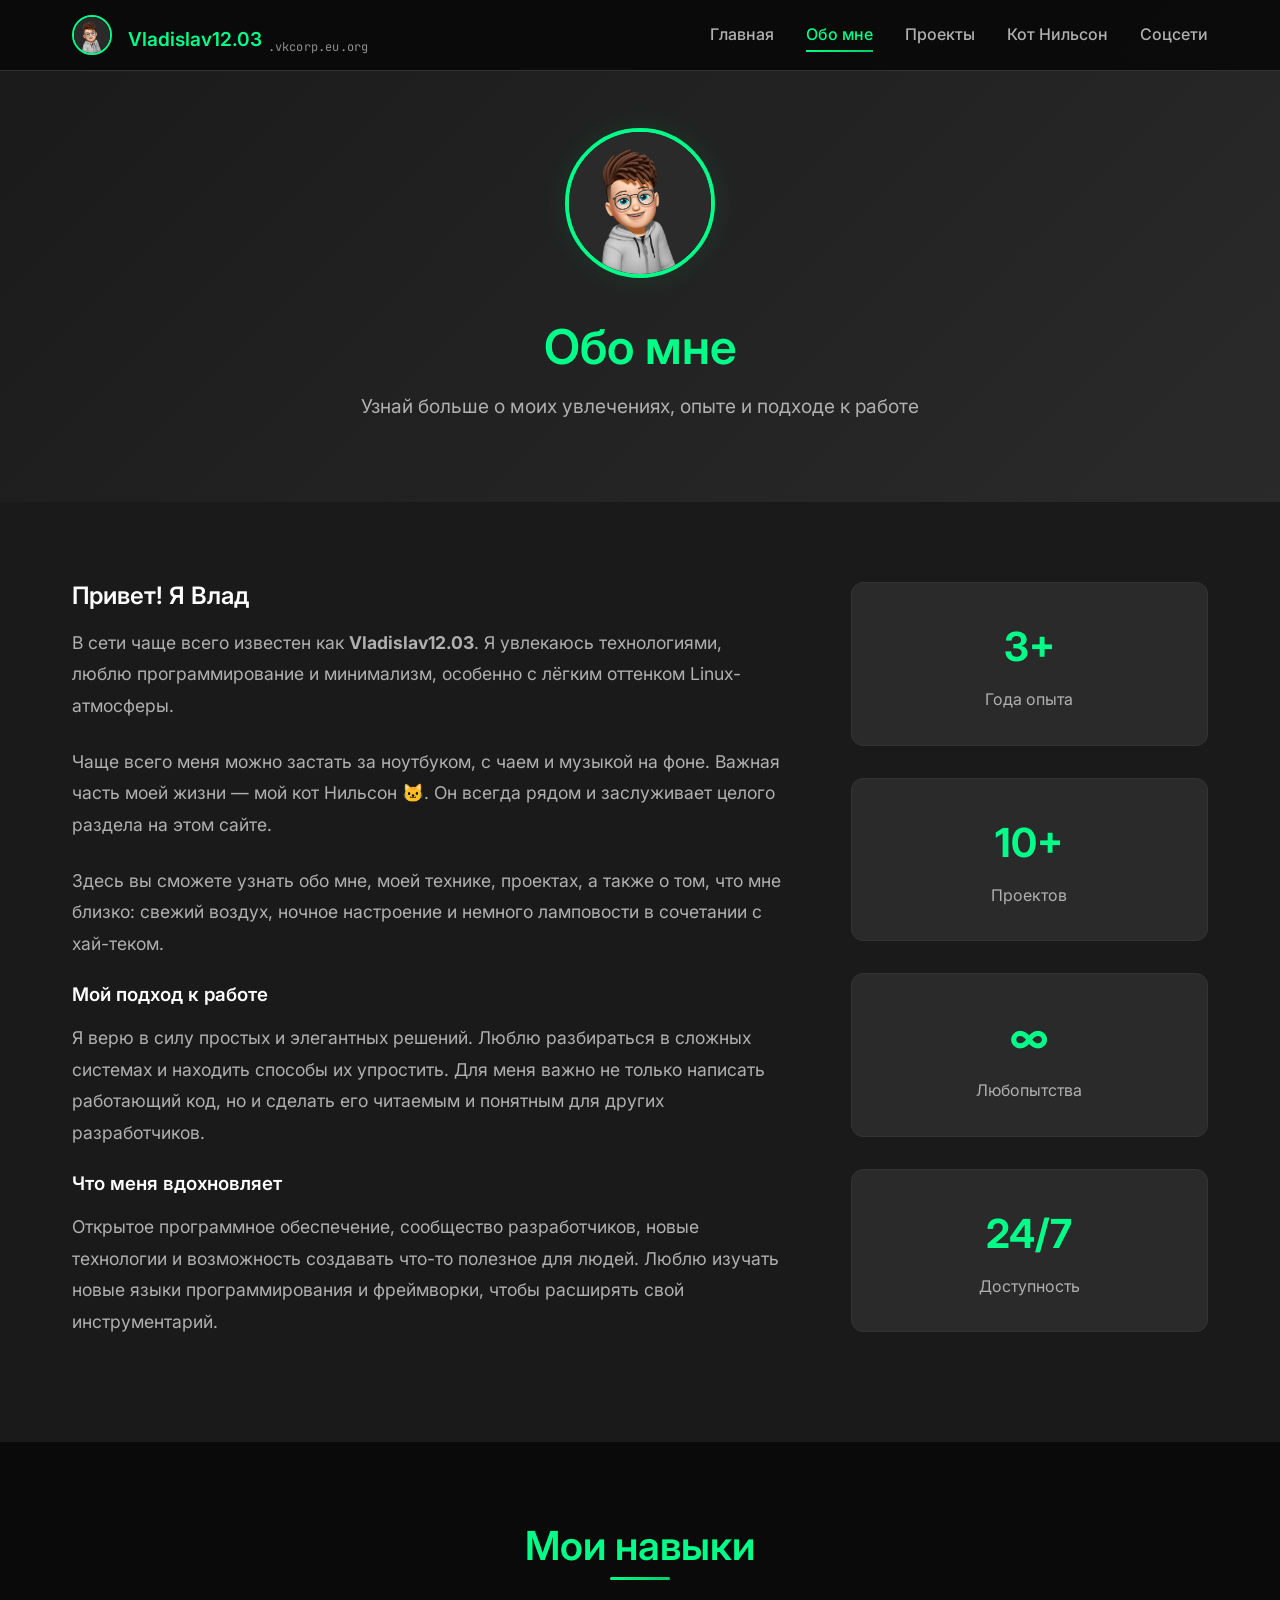
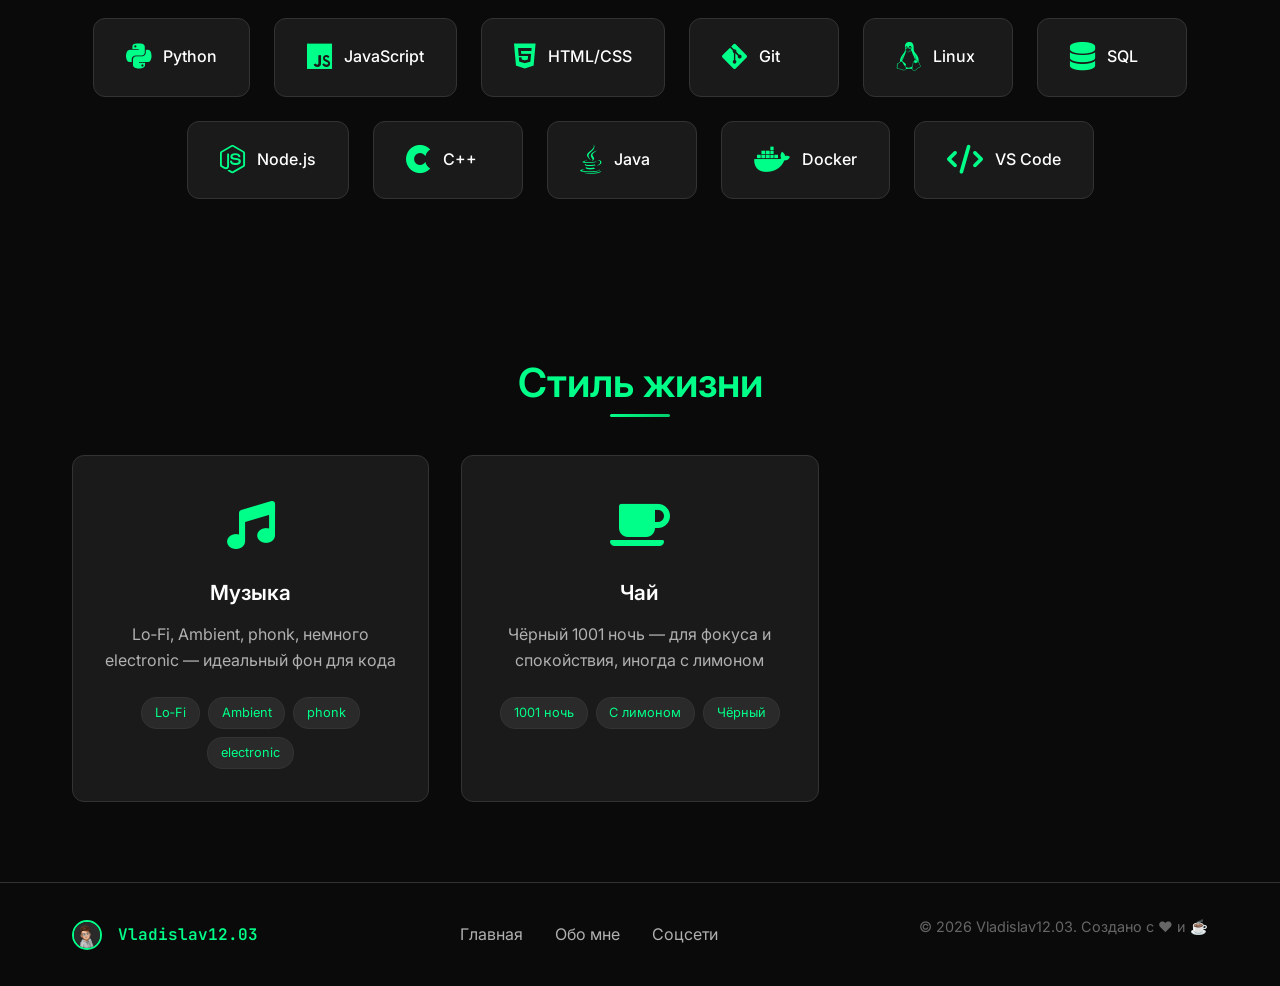
==== about/index.html @ a1386e0a "clean structure and remove duplicate html pages" ====
<!DOCTYPE html>
<html lang="ru">
<head>
    <meta charset="UTF-8">
    <meta name="viewport" content="width=device-width, initial-scale=1.0">
    <title>Обо мне - Vladislav12.03</title>
    <link rel="stylesheet" href="../styles.css">
    <link href="https://fonts.googleapis.com/css2?family=JetBrains+Mono:wght@300;400;600&family=Inter:wght@300;400;500;600&display=swap" rel="stylesheet">
    <link rel="stylesheet" href="https://cdnjs.cloudflare.com/ajax/libs/font-awesome/6.0.0/css/all.min.css">
</head>
<body>
    <!-- Навигация -->
    <nav class="navbar">
        <div class="nav-container">
            <div class="nav-logo">
                <img src="../image/IMG_7332.jpeg" alt="Vladislav12.03" class="avatar">
                <span class="logo-stack"><span class="logo-text">Vladislav12.03</span><span class="logo-sub">.vkcorp.eu.org</span></span>
            </div>
            <ul class="nav-menu">
                <li><a href="../" class="nav-link">Главная</a></li>
                <li><a href="../about" class="nav-link active">Обо мне</a></li>
                <li class="is-hidden-tab"><a href="../tech" class="nav-link">Техника</a></li>
                <li><a href="../projects" class="nav-link">Проекты</a></li>
                <li><a href="../cat" class="nav-link">Кот Нильсон</a></li>
                <li class="is-hidden-tab"><a href="../lifestyle" class="nav-link">Стиль жизни</a></li>
                <li><a href="../socials" class="nav-link">Соцсети</a></li>
            </ul>
            <div class="hamburger">
                <span class="bar"></span>
                <span class="bar"></span>
                <span class="bar"></span>
            </div>
        </div>
    </nav>

    <!-- Заголовок страницы -->
    <section class="page-header">
        <div class="container">
            <div class="header-content">
                <div class="header-avatar">
                    <img src="../image/IMG_7332.jpeg" alt="Vladislav12.03" class="page-avatar">
                </div>
                <div class="header-text">
                    <h1 class="page-title">Обо мне</h1>
                    <p class="page-subtitle">Узнай больше о моих увлечениях, опыте и подходе к работе</p>
                </div>
            </div>
        </div>
    </section>

    <!-- Основной контент -->
    <section class="about-main">
        <div class="container">
            <div class="about-content">
                <div class="about-text">
                    <h2>Привет! Я Влад</h2>
                    <p class="about-description">
                        В сети чаще всего известен как <strong>Vladislav12.03</strong>. 
                        Я увлекаюсь технологиями, люблю программирование и минимализм, особенно с лёгким 
                        оттенком Linux-атмосферы.
                    </p>
                    <p class="about-description">
                        Чаще всего меня можно застать за ноутбуком, с чаем и музыкой на фоне. 
                        Важная часть моей жизни — мой кот Нильсон 🐱. Он всегда рядом и заслуживает 
                        целого раздела на этом сайте.
                    </p>
                    <p class="about-description">
                        Здесь вы сможете узнать обо мне, моей технике, проектах, а также о том, 
                        что мне близко: свежий воздух, ночное настроение и немного ламповости 
                        в сочетании с хай-теком.
                    </p>
                    
                    <h3>Мой подход к работе</h3>
                    <p class="about-description">
                        Я верю в силу простых и элегантных решений. Люблю разбираться в сложных системах 
                        и находить способы их упростить. Для меня важно не только написать работающий код, 
                        но и сделать его читаемым и понятным для других разработчиков.
                    </p>
                    
                    <h3>Что меня вдохновляет</h3>
                    <p class="about-description">
                        Открытое программное обеспечение, сообщество разработчиков, новые технологии 
                        и возможность создавать что-то полезное для людей. Люблю изучать новые языки 
                        программирования и фреймворки, чтобы расширять свой инструментарий.
                    </p>
                </div>
                <div class="about-stats">
                    <div class="stat-item">
                        <div class="stat-number">3+</div>
                        <div class="stat-label">Года опыта</div>
                    </div>
                    <div class="stat-item">
                        <div class="stat-number">10+</div>
                        <div class="stat-label">Проектов</div>
                    </div>
                    <div class="stat-item">
                        <div class="stat-number">∞</div>
                        <div class="stat-label">Любопытства</div>
                    </div>
                    <div class="stat-item">
                        <div class="stat-number">24/7</div>
                        <div class="stat-label">Доступность</div>
                    </div>
                </div>
            </div>
        </div>
    </section>

    <!-- Навыки -->
    <section class="skills">
        <div class="container">
            <h2 class="section-title">Мои навыки</h2>
            <div class="skills-tags">
                <div class="skill-tag-card">
                    <i class="fab fa-python"></i>
                    <span>Python</span>
                </div>
                <div class="skill-tag-card">
                    <i class="fab fa-js"></i>
                    <span>JavaScript</span>
                </div>
                <div class="skill-tag-card">
                    <i class="fab fa-html5"></i>
                    <span>HTML/CSS</span>
                </div>
                <div class="skill-tag-card">
                    <i class="fab fa-git-alt"></i>
                    <span>Git</span>
                </div>
                <div class="skill-tag-card">
                    <i class="fab fa-linux"></i>
                    <span>Linux</span>
                </div>
                <div class="skill-tag-card">
                    <i class="fas fa-database"></i>
                    <span>SQL</span>
                </div>
                <div class="skill-tag-card">
                    <i class="fab fa-node-js"></i>
                    <span>Node.js</span>
                </div>
                <div class="skill-tag-card">
                    <i class="fab fa-cuttlefish"></i>
                    <span>C++</span>
                </div>
                <div class="skill-tag-card">
                    <i class="fab fa-java"></i>
                    <span>Java</span>
                </div>
                <div class="skill-tag-card">
                    <i class="fab fa-docker"></i>
                    <span>Docker</span>
                </div>
                <div class="skill-tag-card">
                    <i class="fas fa-code"></i>
                    <span>VS Code</span>
                </div>
            </div>
        </div>
    </section>

    <!-- Стиль жизни -->
    <section class="lifestyle">
        <div class="container">
            <h2 class="section-title">Стиль жизни</h2>
            <div class="lifestyle-grid">
                <div class="lifestyle-item">
                    <div class="lifestyle-icon"><i class="fas fa-music"></i></div>
                    <h3 class="lifestyle-title">Музыка</h3>
                    <p class="lifestyle-description">Lo‑Fi, Ambient, phonk, немного electronic — идеальный фон для кода</p>
                    <div class="music-tags">
                        <span class="music-tag">Lo‑Fi</span>
                        <span class="music-tag">Ambient</span>
                        <span class="music-tag">phonk</span>
                        <span class="music-tag">electronic</span>
                    </div>
                </div>
                <div class="lifestyle-item">
                    <div class="lifestyle-icon"><i class="fas fa-coffee"></i></div>
                    <h3 class="lifestyle-title">Чай</h3>
                    <p class="lifestyle-description">Чёрный 1001 ночь — для фокуса и спокойствия, иногда с лимоном</p>
                    <div class="tea-types">
                        <span class="tea-tag">1001 ночь</span>
                        <span class="tea-tag">С лимоном</span>
                        <span class="tea-tag">Чёрный</span>
                    </div>
                </div>
                <div class="lifestyle-item">
                    <div class="lifestyle-icon"><i class="fas fa-moon"></i></div>
                    <h3 class="lifestyle-title">Ночное настроение</h3>
                    <p class="lifestyle-description">Ночью тише, чище воздух и лучше идут идеи</p>
                    <div class="night-activities">
                        <span class="activity-tag">Кодинг</span>
                        <span class="activity-tag">Чтение</span>
                        <span class="activity-tag">Музыка</span>
                    </div>
                </div>
            </div>
        </div>
    </section>

    <!-- Подвал -->
    <footer class="footer">
        <div class="container">
            <div class="footer-content">
                <div class="footer-logo">
                    <img src="../image/IMG_7332.jpeg" alt="Vladislav12.03" class="footer-avatar">
                    <span class="footer-text">Vladislav12.03</span>
                </div>
                <div class="footer-links">
                    <a href="../">Главная</a>
                    <a href="../about">Обо мне</a>
                    <a href="../socials">Соцсети</a>
                </div>
                <div class="footer-copyright">
                    <p>&copy; 2026 Vladislav12.03. Создано с ❤️ и ☕</p>
                </div>
            </div>
        </div>
    </footer>

    <script src="../script.js"></script>
</body>
</html>
---- styles.css ----
/* Сброс стилей и базовые настройки */
* {
    margin: 0;
    padding: 0;
    box-sizing: border-box;
}

:root {
    --primary-color: #00ff88;
    --secondary-color: #00cc6a;
    --accent-color: #ff6b6b;
    --bg-primary: #0a0a0a;
    --bg-secondary: #1a1a1a;
    --bg-tertiary: #2a2a2a;
    --text-primary: #ffffff;
    --text-secondary: #b0b0b0;
    --text-muted: #666666;
    --border-color: #333333;
    --shadow-color: rgba(0, 255, 136, 0.1);
    --gradient-primary: linear-gradient(135deg, #00ff88 0%, #00cc6a 100%);
    --gradient-secondary: linear-gradient(135deg, #1a1a1a 0%, #2a2a2a 100%);
}

html {
    scroll-behavior: smooth;
}

body {
    font-family: 'Inter', -apple-system, BlinkMacSystemFont, 'Segoe UI', Roboto, sans-serif;
    background-color: var(--bg-primary);
    color: var(--text-primary);
    line-height: 1.6;
    overflow-x: hidden;
}

/* Изображения не выходят за пределы контейнеров */
img {
    max-width: 100%;
    height: auto;
}

/* Типографика */
h1, h2, h3, h4, h5, h6 {
    font-weight: 600;
    line-height: 1.2;
    margin-bottom: 1rem;
}

p {
    margin-bottom: 1rem;
}

a {
    color: var(--primary-color);
    text-decoration: none;
    transition: all 0.3s ease;
}

a:hover {
    color: var(--secondary-color);
}

/* Контейнеры */
.container {
    max-width: 1200px;
    margin: 0 auto;
    padding: 0 2rem;
}

/* Навигация */
.navbar {
    position: fixed;
    top: 0;
    width: 100%;
    background: rgba(10, 10, 10, 0.95);
    backdrop-filter: blur(20px);
    border-bottom: 1px solid var(--border-color);
    z-index: 1000;
    transition: all 0.3s ease;
}

.nav-container {
    max-width: 1200px;
    margin: 0 auto;
    padding: 0 2rem;
    display: flex;
    justify-content: space-between;
    align-items: center;
    height: 70px;
    position: relative;
}

.nav-actions { display: flex; align-items: center; gap: 1rem; }
.nav-actions .contact-trigger { padding: 0.5rem 0.9rem; font-size: 0.95rem; }

.nav-logo {
    display: flex;
    align-items: flex-end;
    gap: 1rem;
}

.logo-stack { display: flex; align-items: flex-end; }
.logo-stack .logo-sub { margin-left: 0.35rem; position: relative; top: 2px; }

.avatar {
    width: 40px;
    height: 40px;
    border-radius: 50%;
    border: 2px solid var(--primary-color);
    transition: all 0.3s ease;
    object-fit: cover;
}

.avatar:hover {
    transform: scale(1.1);
    box-shadow: 0 0 20px var(--shadow-color);
}

.logo-text {
    font-family: 'Inter', -apple-system, BlinkMacSystemFont, 'Segoe UI', Roboto, sans-serif;
    font-weight: 600;
    font-size: 1.2rem;
    color: var(--primary-color);
}

.logo-sub {
    font-family: 'JetBrains Mono', monospace;
    font-size: 0.75rem;
    color: var(--text-secondary);
    margin-left: 0.25rem;
    letter-spacing: 0.2px;
    opacity: 0.8;
    vertical-align: baseline;
    white-space: nowrap;
}

.nav-menu {
    display: flex;
    list-style: none;
    gap: 2rem;
}

.is-hidden-tab {
    display: none !important;
}

.nav-link {
    color: var(--text-secondary);
    font-weight: 500;
    position: relative;
    padding: 0.5rem 0;
    transition: all 0.3s ease;
}

.nav-link:hover,
.nav-link.active {
    color: var(--primary-color);
}

.nav-link::after {
    content: '';
    position: absolute;
    bottom: 0;
    left: 0;
    width: 0;
    height: 2px;
    background: var(--gradient-primary);
    transition: width 0.3s ease;
}

.nav-link:hover::after,
.nav-link.active::after {
    width: 100%;
}

.hamburger {
    display: none;
    flex-direction: column;
    cursor: pointer;
}

.bar {
    width: 25px;
    height: 3px;
    background: var(--primary-color);
    margin: 3px 0;
    transition: 0.3s;
}


/* Главная секция */
.hero {
    min-height: 100vh;
    display: flex;
    align-items: center;
    padding-top: 70px;
    background: var(--gradient-secondary);
    position: relative;
    overflow: hidden;
}

.hero::before {
    content: '';
    position: absolute;
    top: 0;
    left: 0;
    right: 0;
    bottom: 0;
    background: url('data:image/svg+xml,<svg xmlns="http://www.w3.org/2000/svg" viewBox="0 0 100 100"><defs><pattern id="grid" width="10" height="10" patternUnits="userSpaceOnUse"><path d="M 10 0 L 0 0 0 10" fill="none" stroke="%23333" stroke-width="0.5"/></pattern></defs><rect width="100" height="100" fill="url(%23grid)"/></svg>');
    opacity: 0.1;
}

.hero-container {
    display: grid;
    grid-template-columns: 1fr 1fr;
    gap: 4rem;
    align-items: center;
    max-width: 1200px;
    margin: 0 auto;
    padding: 0 2rem;
    position: relative;
    z-index: 1;
}

.hero-content {
    animation: fadeInLeft 1s ease-out;
}

.hero-avatar {
    margin-bottom: 2rem;
}

.main-avatar {
    width: 200px;
    height: 200px;
    border-radius: 50%;
    border: 4px solid var(--primary-color);
    box-shadow: 0 0 30px var(--shadow-color);
    transition: all 0.3s ease;
    object-fit: cover;
}

.main-avatar:hover {
    transform: scale(1.05);
    box-shadow: 0 0 40px var(--shadow-color);
}

.hero-title {
    font-size: 3.5rem;
    margin-bottom: 1rem;
    display: flex;
    flex-direction: column;
}

.greeting {
    color: var(--text-secondary);
    font-size: 2rem;
    font-weight: 300;
}

.name {
    color: var(--primary-color);
    font-size: 3.5rem;
    font-weight: 600;
}

.alias {
    color: var(--text-secondary);
    font-family: 'JetBrains Mono', monospace;
    font-size: 1.5rem;
    font-weight: 400;
}

.hero-subtitle {
    font-size: 1.2rem;
    color: var(--text-secondary);
    margin-bottom: 2rem;
}

.hero-tags {
    display: flex;
    flex-wrap: wrap;
    gap: 1rem;
    margin-bottom: 2rem;
}

.tag {
    background: var(--bg-tertiary);
    color: var(--primary-color);
    padding: 0.5rem 1rem;
    border-radius: 25px;
    font-size: 0.9rem;
    font-weight: 500;
    border: 1px solid var(--border-color);
    transition: all 0.3s ease;
}

.tag:hover {
    background: var(--primary-color);
    color: var(--bg-primary);
    transform: translateY(-2px);
}

.hero-cta {
    display: flex;
    gap: 1rem;
}

.btn {
    padding: 1rem 2rem;
    border-radius: 8px;
    font-weight: 600;
    text-align: center;
    transition: all 0.3s ease;
    border: none;
    cursor: pointer;
    font-size: 1rem;
    min-height: 48px; /* комфортные тапы */
}

.btn-primary {
    background: var(--gradient-primary);
    color: var(--bg-primary);
}

.btn-primary:hover {
    transform: translateY(-2px);
    box-shadow: 0 10px 25px var(--shadow-color);
}

.btn-secondary {
    background: transparent;
    color: var(--primary-color);
    border: 2px solid var(--primary-color);
}

.btn-secondary:hover {
    background: var(--primary-color);
    color: var(--bg-primary);
    transform: translateY(-2px);
}

/* Терминал */
.hero-visual {
    animation: fadeInRight 1s ease-out;
}

.terminal-window {
    background: var(--bg-primary);
    border-radius: 12px;
    border: 1px solid var(--border-color);
    box-shadow: 0 20px 40px rgba(0, 0, 0, 0.5);
    overflow: hidden;
    font-family: 'JetBrains Mono', monospace;
}

.terminal-header {
    background: var(--bg-secondary);
    padding: 1rem;
    display: flex;
    gap: 0.5rem;
    border-bottom: 1px solid var(--border-color);
}

.terminal-btn {
    width: 12px;
    height: 12px;
    border-radius: 50%;
}

.terminal-btn.red { background: #ff5f56; }
.terminal-btn.yellow { background: #ffbd2e; }
.terminal-btn.green { background: #27ca3f; }

.terminal-content {
    padding: 1.5rem;
    font-size: 0.9rem;
}

.terminal-line {
    margin-bottom: 0.5rem;
    display: flex;
    align-items: center;
}

.prompt {
    color: var(--primary-color);
    margin-right: 0.5rem;
    font-weight: 600;
}

.command {
    color: var(--text-primary);
}

.output {
    color: var(--text-secondary);
    margin-left: 1.5rem;
}

/* Секции */
section {
    padding: 5rem 0;
}

/* Программное обеспечение - уменьшенный отступ снизу */
.software {
    padding: 5rem 0 2rem 0;
}

.software-grid {
    display: grid;
    grid-template-columns: 1fr;
    gap: 2rem;
}

.software-category h3 {
    color: var(--primary-color);
    margin-bottom: 2rem;
    font-size: 1.5rem;
    text-align: center;
}

.software-items {
    display: grid;
    grid-template-columns: repeat(auto-fit, minmax(300px, 1fr));
    gap: 1.5rem;
}

.software-item {
    background: var(--bg-secondary);
    padding: 2.5rem;
    border-radius: 12px;
    border: 1px solid var(--border-color);
    display: flex;
    align-items: center;
    gap: 1.5rem;
    transition: all 0.3s ease;
}

.software-item:hover {
    transform: translateY(-5px);
    box-shadow: 0 15px 30px var(--shadow-color);
    border-color: var(--primary-color);
}

.software-icon {
    font-size: 2.5rem;
    color: var(--primary-color);
    flex-shrink: 0;
}

.software-info h4 {
    color: var(--text-primary);
    margin-bottom: 0.5rem;
    font-size: 1.2rem;
}

.software-info p {
    color: var(--text-secondary);
    margin: 0;
    line-height: 1.5;
}

.section-title {
    font-size: 2.5rem;
    text-align: center;
    margin-bottom: 3rem;
    color: var(--primary-color);
    position: relative;
}

.section-title::after {
    content: '';
    position: absolute;
    bottom: -10px;
    left: 50%;
    transform: translateX(-50%);
    width: 60px;
    height: 3px;
    background: var(--gradient-primary);
    border-radius: 2px;
}

/* Быстрый обзор */
.quick-info {
    background: var(--bg-secondary);
}

.quick-grid {
    display: grid;
    grid-template-columns: repeat(auto-fit, minmax(350px, 1fr));
    gap: 2rem;
}

.quick-item {
    background: var(--bg-tertiary);
    padding: 2.5rem;
    border-radius: 16px;
    border: 1px solid var(--border-color);
    text-align: center;
    transition: all 0.3s ease;
    position: relative;
    overflow: hidden;
}

.quick-item::before {
    content: '';
    position: absolute;
    top: 0;
    left: 0;
    right: 0;
    height: 3px;
    background: var(--gradient-primary);
    transform: scaleX(0);
    transition: transform 0.3s ease;
}

.quick-item:hover::before {
    transform: scaleX(1);
}

.quick-item:hover {
    transform: translateY(-10px);
    box-shadow: 0 20px 40px var(--shadow-color);
    border-color: var(--primary-color);
}

.quick-icon {
    font-size: 3rem;
    color: var(--primary-color);
    margin-bottom: 1.5rem;
    transition: all 0.3s ease;
}

.quick-item:hover .quick-icon {
    transform: scale(1.1);
}

.quick-item h3 {
    font-size: 1.5rem;
    margin-bottom: 1rem;
    color: var(--text-primary);
}

.quick-item p {
    color: var(--text-secondary);
    margin-bottom: 1.5rem;
    line-height: 1.6;
}

.quick-link {
    color: var(--primary-color);
    font-weight: 600;
    font-size: 1rem;
    display: inline-flex;
    align-items: center;
    gap: 0.5rem;
    transition: all 0.3s ease;
}

.quick-link:hover {
    color: var(--secondary-color);
    transform: translateX(5px);
}

/* Заголовок страницы */
.page-header {
    padding: 8rem 0 4rem;
    background: var(--gradient-secondary);
    text-align: center;
}

.header-content {
    display: flex;
    flex-direction: column;
    align-items: center;
    gap: 2rem;
}

.page-avatar {
    width: 150px;
    height: 150px;
    border-radius: 50%;
    border: 4px solid var(--primary-color);
    box-shadow: 0 0 30px var(--shadow-color);
    object-fit: cover;
}

.page-title {
    font-size: 3rem;
    color: var(--primary-color);
    margin-bottom: 1rem;
}

.page-subtitle {
    font-size: 1.2rem;
    color: var(--text-secondary);
    max-width: 600px;
}

/* Обо мне */
.about-main {
    background: var(--bg-secondary);
}

.about-content {
    display: grid;
    grid-template-columns: 2fr 1fr;
    gap: 4rem;
    align-items: start;
}

.about-description {
    font-size: 1.1rem;
    color: var(--text-secondary);
    margin-bottom: 1.5rem;
    line-height: 1.8;
}

.about-stats {
    display: flex;
    flex-direction: column;
    gap: 2rem;
}

.stat-item {
    text-align: center;
    padding: 2rem;
    background: var(--bg-tertiary);
    border-radius: 12px;
    border: 1px solid var(--border-color);
    transition: all 0.3s ease;
}

.stat-item:hover {
    transform: translateY(-5px);
    box-shadow: 0 10px 25px var(--shadow-color);
}

.stat-number {
    font-size: 2.5rem;
    font-weight: 700;
    color: var(--primary-color);
    margin-bottom: 0.5rem;
}

.stat-label {
    color: var(--text-secondary);
    font-size: 1rem;
}

/* Навыки */
.skills {
    background: var(--bg-primary);
}

.skills-tags {
    display: flex;
    flex-wrap: wrap;
    gap: 1.5rem;
    justify-content: center;
}

.skill-tag-card {
    background: var(--bg-secondary);
    padding: 1.5rem 2rem;
    border-radius: 12px;
    border: 1px solid var(--border-color);
    display: flex;
    align-items: center;
    gap: 0.75rem;
    transition: all 0.3s ease;
    min-width: 150px;
}

.skill-tag-card:hover {
    transform: translateY(-5px);
    border-color: var(--primary-color);
    box-shadow: 0 15px 30px var(--shadow-color);
}

.skill-tag-card i {
    font-size: 1.8rem;
    color: var(--primary-color);
}

.skill-tag-card span {
    color: var(--text-primary);
    font-weight: 500;
    font-size: 1rem;
}

/* Опыт */
.experience {
    background: var(--bg-secondary);
}

.timeline {
    position: relative;
    max-width: 800px;
    margin: 0 auto;
}

.timeline::before {
    content: '';
    position: absolute;
    left: 50%;
    top: 0;
    bottom: 0;
    width: 2px;
    background: var(--primary-color);
    transform: translateX(-50%);
}

.timeline-item {
    position: relative;
    margin-bottom: 3rem;
}

.timeline-marker {
    position: absolute;
    left: 50%;
    top: 0;
    width: 20px;
    height: 20px;
    background: var(--primary-color);
    border-radius: 50%;
    transform: translateX(-50%);
    z-index: 2;
}

.timeline-content {
    position: relative;
    width: 45%;
    padding: 2rem;
    background: var(--bg-tertiary);
    border-radius: 12px;
    border: 1px solid var(--border-color);
}

.timeline-item:nth-child(odd) .timeline-content {
    left: 0;
}

.timeline-item:nth-child(even) .timeline-content {
    left: 55%;
}

.timeline-content h3 {
    color: var(--primary-color);
    margin-bottom: 0.5rem;
}

.timeline-company {
    color: var(--text-secondary);
    font-weight: 500;
    margin-bottom: 0.5rem;
}

.timeline-period {
    color: var(--text-muted);
    font-size: 0.9rem;
    margin-bottom: 1rem;
}

.timeline-description {
    color: var(--text-secondary);
    line-height: 1.6;
}

/* Образование */
.education {
    background: var(--bg-primary);
}

.education-grid {
    display: grid;
    grid-template-columns: repeat(auto-fit, minmax(400px, 1fr));
    gap: 2rem;
}

.education-item {
    background: var(--bg-secondary);
    padding: 2.5rem;
    border-radius: 16px;
    border: 1px solid var(--border-color);
    text-align: center;
    transition: all 0.3s ease;
}

.education-item:hover {
    transform: translateY(-5px);
    box-shadow: 0 15px 30px var(--shadow-color);
    border-color: var(--primary-color);
}

.education-icon {
    font-size: 3rem;
    color: var(--primary-color);
    margin-bottom: 1.5rem;
}

.education-item h3 {
    color: var(--text-primary);
    margin-bottom: 1rem;
}

.education-field {
    color: var(--primary-color);
    font-weight: 500;
    margin-bottom: 0.5rem;
}

.education-period {
    color: var(--text-muted);
    font-size: 0.9rem;
    margin-bottom: 1rem;
}

.education-description {
    color: var(--text-secondary);
    line-height: 1.6;
}

/* Техника */
.tech-grid {
    display: grid;
    grid-template-columns: repeat(auto-fit, minmax(250px, 1fr));
    gap: 2rem;
}

.tech-item {
    background: var(--bg-secondary);
    padding: 2.5rem;
    border-radius: 12px;
    border: 1px solid var(--border-color);
    text-align: center;
    transition: all 0.3s ease;
}

.tech-item:hover {
    transform: translateY(-5px);
    box-shadow: 0 15px 30px var(--shadow-color);
    border-color: var(--primary-color);
}

.tech-icon {
    font-size: 3rem;
    color: var(--primary-color);
    margin-bottom: 1rem;
}

.tech-title {
    font-size: 1.3rem;
    margin-bottom: 1rem;
    color: var(--text-primary);
}

.tech-description {
    color: var(--text-secondary);
    margin-bottom: 1.5rem;
}

.tech-specs {
    display: flex;
    flex-wrap: wrap;
    gap: 0.5rem;
    justify-content: center;
}

.spec {
    background: var(--bg-tertiary);
    color: var(--primary-color);
    padding: 0.3rem 0.8rem;
    border-radius: 15px;
    font-size: 0.8rem;
    border: 1px solid var(--border-color);
}

/* Проекты */
.projects {
    background: var(--bg-secondary);
}

.projects-grid {
    display: grid;
    grid-template-columns: repeat(auto-fit, minmax(350px, 1fr));
    gap: 2rem;
}

.project-item {
    background: var(--bg-primary);
    border-radius: 12px;
    border: 1px solid var(--border-color);
    transition: all 0.3s ease;
}

.project-item:hover {
    transform: translateY(-5px);
    box-shadow: 0 15px 30px var(--shadow-color);
    border-color: var(--primary-color);
}

.project-image {
    padding: 1rem;
}

.project-image img {
    width: 100%;
    height: 200px;
    object-fit: cover;
    border-radius: 8px;
}

.project-content {
    padding: 1.5rem;
}

.project-title {
    font-size: 1.3rem;
    margin-bottom: 1rem;
    color: var(--text-primary);
}

.project-description {
    color: var(--text-secondary);
    margin-bottom: 1.5rem;
    line-height: 1.6;
}

.project-tech {
    display: flex;
    flex-wrap: wrap;
    gap: 0.5rem;
    margin-bottom: 1.5rem;
}

.tech-tag {
    background: var(--bg-tertiary);
    color: var(--primary-color);
    padding: 0.3rem 0.8rem;
    border-radius: 15px;
    font-size: 0.8rem;
    border: 1px solid var(--border-color);
}

.project-links {
    display: flex;
    gap: 1rem;
}

.project-link {
    color: var(--primary-color);
    font-size: 0.9rem;
    display: flex;
    align-items: center;
    gap: 0.5rem;
}

.project-link:hover {
    color: var(--secondary-color);
}

/* Статус проекта */
.project-status {
    margin-top: 1rem;
}

.status {
    display: inline-block;
    padding: 0.4rem 0.9rem;
    border-radius: 20px;
    font-size: 0.85rem;
    font-weight: 600;
}

.status.completed {
    background: rgba(0, 255, 136, 0.2);
    color: var(--primary-color);
    border: 1px solid var(--primary-color);
}

.status.in-progress {
    background: rgba(255, 217, 0, 0.2);
    color: #ffd900;
    border: 1px solid #ffd900;
}

/* Секции проектов */
.projects-main {
    background: var(--bg-secondary);
}

.learning-projects {
    background: var(--bg-primary);
}

.current-projects {
    background: var(--bg-primary);
}

.project-plans {
    background: var(--bg-primary);
}

/* Учебные проекты */
.learning-grid {
    display: grid;
    grid-template-columns: repeat(auto-fit, minmax(280px, 1fr));
    gap: 2rem;
}

.learning-item {
    background: var(--bg-secondary);
    padding: 2.5rem;
    border-radius: 16px;
    border: 1px solid var(--border-color);
    text-align: center;
    transition: all 0.3s ease;
    position: relative;
    overflow: hidden;
}

.learning-item::before {
    content: '';
    position: absolute;
    top: 0;
    left: 0;
    right: 0;
    height: 3px;
    background: var(--gradient-primary);
    transform: scaleX(0);
    transition: transform 0.3s ease;
}

.learning-item:hover::before {
    transform: scaleX(1);
}

.learning-item:hover {
    transform: translateY(-10px);
    box-shadow: 0 20px 40px var(--shadow-color);
    border-color: var(--primary-color);
}

.learning-icon {
    font-size: 3rem;
    color: var(--primary-color);
    margin-bottom: 1.5rem;
    transition: all 0.3s ease;
}

.learning-item:hover .learning-icon {
    transform: scale(1.1);
}

.learning-item h3 {
    font-size: 1.5rem;
    margin-bottom: 1rem;
    color: var(--text-primary);
}

.learning-item p {
    color: var(--text-secondary);
    margin-bottom: 1.5rem;
    line-height: 1.6;
}

.learning-tech {
    display: flex;
    flex-wrap: wrap;
    gap: 0.5rem;
    justify-content: center;
}

/* Текущие проекты */
.current-grid {
    display: grid;
    grid-template-columns: repeat(auto-fit, minmax(300px, 1fr));
    gap: 2rem;
}

.current-item {
    background: var(--bg-tertiary);
    padding: 2.5rem;
    border-radius: 16px;
    border: 1px solid var(--border-color);
    transition: all 0.3s ease;
}

.current-item:hover {
    transform: translateY(-5px);
    border-color: var(--primary-color);
    box-shadow: 0 15px 30px var(--shadow-color);
}

.current-icon {
    font-size: 3rem;
    color: var(--primary-color);
    margin-bottom: 1.5rem;
}

.current-item h3 {
    font-size: 1.5rem;
    margin-bottom: 1rem;
    color: var(--text-primary);
}

.current-item p {
    color: var(--text-secondary);
    margin-bottom: 1.5rem;
    line-height: 1.6;
}

.progress-bar {
    width: 100%;
    height: 8px;
    background: var(--bg-secondary);
    border-radius: 4px;
    overflow: hidden;
    margin-bottom: 0.5rem;
}

.progress-fill {
    height: 100%;
    background: var(--gradient-primary);
    border-radius: 4px;
    transition: width 1s ease;
}

.progress-text {
    color: var(--text-secondary);
    font-size: 0.9rem;
}

/* GitHub статистика */
.github-stats {
    background: var(--bg-primary);
}

.stats-grid {
    display: grid;
    grid-template-columns: repeat(auto-fit, minmax(200px, 1fr));
    gap: 2rem;
    margin-bottom: 3rem;
}

.stat-card {
    background: var(--bg-secondary);
    padding: 2.5rem;
    border-radius: 16px;
    border: 1px solid var(--border-color);
    text-align: center;
    transition: all 0.3s ease;
}

.stat-card:hover {
    transform: translateY(-10px);
    box-shadow: 0 20px 40px var(--shadow-color);
    border-color: var(--primary-color);
}

.stat-icon {
    font-size: 2.5rem;
    color: var(--primary-color);
    margin-bottom: 1rem;
}

.stat-number {
    font-size: 2.5rem;
    font-weight: 700;
    color: var(--primary-color);
    margin-bottom: 0.5rem;
}

.stat-label {
    color: var(--text-secondary);
    font-size: 1rem;
}

.github-cta {
    text-align: center;
}

/* Кот */
.cat-content {
    display: grid;
    grid-template-columns: 1fr 1fr;
    gap: 4rem;
    align-items: center;
}

.cat-photo {
    width: 100%;
    border-radius: 12px;
    border: 3px solid var(--primary-color);
    box-shadow: 0 10px 25px var(--shadow-color);
}

.cat-name {
    font-size: 2rem;
    color: var(--primary-color);
    margin-bottom: 1rem;
}

.cat-description {
    color: var(--text-secondary);
    font-size: 1.1rem;
    line-height: 1.8;
    margin-bottom: 2rem;
}

.cat-facts {
    display: flex;
    flex-direction: column;
    gap: 1rem;
}

.fact-item {
    display: flex;
    align-items: center;
    gap: 1rem;
}

.fact-icon {
    font-size: 1.5rem;
}

.fact-text {
    color: var(--text-secondary);
}

/* Стиль жизни */
.lifestyle-grid {
    display: grid;
    grid-template-columns: repeat(auto-fit, minmax(300px, 1fr));
    gap: 2rem;
}

.lifestyle-item {
    background: var(--bg-secondary);
    padding: 2rem;
    border-radius: 12px;
    border: 1px solid var(--border-color);
    text-align: center;
    transition: all 0.3s ease;
}

.lifestyle-item:hover {
    transform: translateY(-5px);
    box-shadow: 0 15px 30px var(--shadow-color);
    border-color: var(--primary-color);
}

.lifestyle-icon {
    font-size: 3rem;
    color: var(--primary-color);
    margin-bottom: 1rem;
}

.lifestyle-title {
    font-size: 1.3rem;
    margin-bottom: 1rem;
    color: var(--text-primary);
}

.lifestyle-description {
    color: var(--text-secondary);
    margin-bottom: 1.5rem;
}

.music-tags, .tea-types, .night-activities {
    display: flex;
    flex-wrap: wrap;
    gap: 0.5rem;
    justify-content: center;
}

.music-tag, .tea-tag, .activity-tag {
    background: var(--bg-tertiary);
    color: var(--primary-color);
    padding: 0.3rem 0.8rem;
    border-radius: 15px;
    font-size: 0.8rem;
    border: 1px solid var(--border-color);
}

/* Контакты */
.contact {
    background: var(--bg-secondary);
}

.contact-content {
    display: grid;
    grid-template-columns: 1fr 1fr;
    gap: 4rem;
}

.contact-info {
    display: flex;
    flex-direction: column;
    gap: 2rem;
}

.contact-item {
    display: flex;
    align-items: center;
    gap: 1.5rem;
    padding: 1.5rem;
    background: var(--bg-tertiary);
    border-radius: 12px;
    border: 1px solid var(--border-color);
    transition: all 0.3s ease;
}

.contact-item:hover {
    transform: translateX(5px);
    border-color: var(--primary-color);
}

.contact-icon {
    font-size: 2rem;
    color: var(--primary-color);
}

.contact-title {
    font-size: 1.2rem;
    margin-bottom: 0.5rem;
    color: var(--text-primary);
}

.contact-text {
    color: var(--text-secondary);
}

.social-title {
    font-size: 1.5rem;
    margin-bottom: 1.5rem;
    color: var(--text-primary);
}

.social-grid {
    display: grid;
    grid-template-columns: repeat(auto-fit, minmax(120px, 1fr));
    gap: 1rem;
}

.social-link {
    display: flex;
    flex-direction: column;
    align-items: center;
    gap: 0.5rem;
    padding: 1.5rem;
    background: var(--bg-tertiary);
    border-radius: 12px;
    border: 1px solid var(--border-color);
    transition: all 0.3s ease;
    color: var(--text-secondary);
}

.social-link:hover {
    color: var(--primary-color);
    transform: translateY(-5px);
    border-color: var(--primary-color);
    box-shadow: 0 10px 25px var(--shadow-color);
}

.social-link i {
    font-size: 2rem;
}

/* Подвал */
.footer {
    background: var(--bg-primary);
    border-top: 1px solid var(--border-color);
    padding: 2rem 0;
}

.footer-content {
    display: flex;
    justify-content: space-between;
    align-items: center;
    flex-wrap: wrap;
    gap: 2rem;
}

.footer-logo {
    display: flex;
    align-items: center;
    gap: 1rem;
}

.footer-avatar {
    width: 30px;
    height: 30px;
    border-radius: 50%;
    border: 2px solid var(--primary-color);
    object-fit: cover;
}

.footer-text {
    font-family: 'JetBrains Mono', monospace;
    font-weight: 600;
    color: var(--primary-color);
}

.footer-links {
    display: flex;
    gap: 2rem;
}

.footer-links a {
    color: var(--text-secondary);
}

.footer-links a:hover {
    color: var(--primary-color);
}

.footer-copyright {
    color: var(--text-muted);
    font-size: 0.9rem;
}

/* Анимации */
@keyframes fadeInLeft {
    from {
        opacity: 0;
        transform: translateX(-50px);
    }
    to {
        opacity: 1;
        transform: translateX(0);
    }
}

@keyframes fadeInRight {
    from {
        opacity: 0;
        transform: translateX(50px);
    }
    to {
        opacity: 1;
        transform: translateX(0);
    }
}

@keyframes fadeInUp {
    from {
        opacity: 0;
        transform: translateY(30px);
    }
    to {
        opacity: 1;
        transform: translateY(0);
    }
}

/* Анимации появления элементов */
.quick-info, .about-main, .skills, .experience, .education {
    animation: fadeInUp 1s ease-out;
}

/* Адаптивность */
@media (max-width: 768px) {
    .hamburger {
        display: flex;
    }

    .nav-menu {
        position: fixed;
        left: -100%;
        top: 70px;
        flex-direction: column;
        background-color: var(--bg-primary);
        width: 100%;
        text-align: center;
        transition: 0.3s;
        box-shadow: 0 10px 27px rgba(0, 0, 0, 0.05);
        padding: 2rem 0;
    }

    .nav-menu.active {
        left: 0;
    }

    .hero-container {
        grid-template-columns: 1fr;
        text-align: center;
        gap: 2rem;
    }

    .hero-title {
        font-size: 2.5rem;
    }

    .name {
        font-size: 2.5rem;
    }

    .hero-cta {
        justify-content: center;
        flex-wrap: wrap;
    }

    .quick-grid {
        grid-template-columns: 1fr;
    }

    .about-content {
        grid-template-columns: 1fr;
        gap: 2rem;
    }

    .skills-tags {
        gap: 1rem;
    }

    .skill-tag-card {
        min-width: 120px;
        padding: 1.25rem 1.5rem;
    }

    .timeline::before {
        left: 20px;
    }

    .timeline-marker {
        left: 20px;
    }

    .timeline-content {
        width: calc(100% - 60px);
        left: 60px !important;
    }

    .education-grid {
        grid-template-columns: 1fr;
    }

    .plans-grid {
        grid-template-columns: 1fr;
    }

    .software-items {
        grid-template-columns: 1fr;
    }

    .software-item {
        flex-direction: column;
        text-align: center;
        gap: 1rem;
    }

    .projects-grid {
        grid-template-columns: 1fr;
    }

    .learning-grid {
        grid-template-columns: 1fr;
    }

    .current-grid {
        grid-template-columns: 1fr;
    }

    .stats-grid {
        grid-template-columns: repeat(2, 1fr);
    }

    .footer-content {
        flex-direction: column;
        text-align: center;
    }

    .container {
        padding: 0 1rem;
    }

    section {
        padding: 3rem 0;
    }
}

@media (max-width: 480px) {
    .hero-title {
        font-size: 2rem;
    }

    .name {
        font-size: 2rem;
    }

    .section-title {
        font-size: 2rem;
    }

    .page-title {
        font-size: 2.5rem;
    }

    .quick-grid {
        grid-template-columns: 1fr;
    }

    .quick-item {
        padding: 2rem 1.5rem;
    }

    .timeline-content {
        width: calc(100% - 40px);
        left: 40px !important;
        padding: 1.5rem;
    }

    /* Улучшенные тапы и верстка на телефонах */
    .btn { width: 100%; padding: 0.9rem 1rem; }
    .profile-actions { gap: 0.75rem; }
    .nav-menu .nav-link { padding: 0.75rem 0; }
    .page-header { padding: 6rem 0 3rem; }
    .hero { min-height: auto; padding-top: 60px; }
}

/* Очень узкие экраны */
@media (max-width: 360px) {
    .hero-title { font-size: 1.7rem; }
    .name { font-size: 1.7rem; }
    .greeting { font-size: 1.4rem; }
    .alias { font-size: 1.2rem; }
}

/* Снижение анимаций при предпочтении пользователя или на тач-устройствах */
@media (prefers-reduced-motion: reduce) {
    * {
        animation-duration: 0.01ms !important;
        animation-iteration-count: 1 !important;
        transition-duration: 0.01ms !important;
        scroll-behavior: auto !important;
    }
}

@media (hover: none) {
    .quick-item:hover,
    .education-item:hover,
    .project-item:hover,
    .tech-item:hover,
    .lifestyle-item:hover,
    .plan-item:hover,
    .software-item:hover {
        transform: none;
        box-shadow: none;
    }
}

/* Плавная прокрутка для всех браузеров */
html {
    scroll-behavior: smooth;
}

/* Кастомный скроллбар */
::-webkit-scrollbar {
    width: 8px;
}

::-webkit-scrollbar-track {
    background: var(--bg-primary);
}

::-webkit-scrollbar-thumb {
    background: var(--primary-color);
    border-radius: 4px;
}

::-webkit-scrollbar-thumb:hover {
    background: var(--secondary-color);
}

/* Эффекты наведения для интерактивных элементов */
.nav-link, .btn, .quick-item, .stat-item, .education-item, .plan-item, .software-item {
    transition: all 0.3s cubic-bezier(0.4, 0, 0.2, 1);
}

/* Дополнительные эффекты для кнопок */
.btn:active {
    transform: translateY(0);
}

/* Эффект свечения для основного цвета */
.primary-glow {
    box-shadow: 0 0 20px var(--shadow-color);
}

/* Анимация для статистики */
.stat-item {
    animation: fadeInUp 0.6s ease-out;
}

.stat-item:nth-child(1) { animation-delay: 0.1s; }
.stat-item:nth-child(2) { animation-delay: 0.2s; }
.stat-item:nth-child(3) { animation-delay: 0.3s; } 

/* Соцсети (визитка) */
.profile-card {
	background: var(--bg-secondary);
	border: 1px solid var(--border-color);
	border-radius: 16px;
	padding: 2.5rem 2rem;
	text-align: center;
	box-shadow: 0 20px 40px rgba(0,0,0,0.35);
	max-width: 720px;
	margin: 0 auto;
}
.profile-avatar {
	width: 120px;
	height: 120px;
	border-radius: 50%;
	border: 4px solid var(--primary-color);
	object-fit: cover;
	box-shadow: 0 10px 25px var(--shadow-color);
	margin-top: -4rem;
}
.profile-name {
	font-size: 2rem;
	margin-top: 1rem;
	margin-bottom: 0.25rem;
}
.profile-location {
	color: var(--text-secondary);
	margin-bottom: 1rem;
}
.profile-actions { display: flex; gap: 1rem; justify-content: center; }

/* Список ссылок */
.socials-list { background: var(--bg-primary); }
.links-sep {
	border: none;
	border-top: 1px solid var(--border-color);
	margin: 2rem 0;
	opacity: 0.6;
}
.link-row { display: grid; grid-template-columns: 1fr 1fr; gap: 1rem; }
.link-card {
	background: var(--bg-secondary);
	border: 1px solid var(--border-color);
	border-radius: 14px;
	padding: 1rem 1.25rem;
	display: flex; align-items: center; justify-content: space-between;
	box-shadow: 0 8px 18px rgba(0,0,0,0.25);
	transition: transform .2s ease, box-shadow .2s ease, border-color .2s ease;
}
.link-card.full { margin-bottom: 1rem; }
.link-card:hover { transform: translateY(-3px); box-shadow: 0 16px 32px var(--shadow-color); border-color: var(--primary-color); }
.link-left { display: flex; align-items: center; gap: 1rem; }
/* allow text to shrink inside flex to avoid overflow */
.link-texts { min-width: 0; }
.brand-icon { width: 28px; height: 28px; filter: invert(78%) sepia(46%) saturate(478%) hue-rotate(94deg) brightness(105%) contrast(101%); }
.brand-fallback { width: 28px; height: 28px; display: grid; place-items: center; color: var(--primary-color); }
.link-title { color: var(--text-primary); font-weight: 600; }
/* truncate long URLs with ellipsis */
.link-sub { color: var(--text-secondary); font-size: .9rem; overflow: hidden; text-overflow: ellipsis; white-space: nowrap; max-width: 100%; }
.link-go { color: var(--text-secondary); }
.link-go:hover { color: var(--primary-color); }

/* Coming soon */
.link-card.coming { position: relative; opacity: .9; }
.coming-badge {
	background: #ff5f56;
	color: #fff;
	font-size: .75rem;
	padding: .25rem .5rem;
	border-radius: 6px;
	border: 1px solid rgba(255,255,255,.1);
}

@media (max-width: 768px){
	.profile-card{ padding: 2rem 1.25rem; }
	.link-row{ grid-template-columns: 1fr; }
} 

/* Модальное окно контактов */
.modal-backdrop{position:fixed;inset:0;background:rgba(0,0,0,.6);backdrop-filter:blur(4px);display:none;align-items:center;justify-content:center;z-index:2000;}
.modal{background:var(--bg-secondary);border:1px solid var(--border-color);border-radius:12px;min-width:300px;max-width:90vw;padding:1.25rem;box-shadow:0 20px 40px rgba(0,0,0,.45);} 
.modal-header{display:flex;align-items:center;justify-content:space-between;margin-bottom:1rem;}
.modal-title{font-size:1.25rem;color:var(--text-primary);} 
.modal-close{background:transparent;border:none;color:var(--text-secondary);font-size:1.2rem;cursor:pointer;} 
.modal-body{display:flex;flex-direction:column;gap:.75rem;} 
.contact-row{display:flex;align-items:center;gap:.75rem;background:var(--bg-tertiary);border:1px solid var(--border-color);border-radius:10px;padding:.75rem 1rem;} 
.contact-row i{color:var(--primary-color);} 
.modal-backdrop.show{display:flex;} 

/* Секция всех устройств */
.all-devices { background: var(--bg-primary); }
.device-list ul { list-style: none; padding-left: 0; max-width: 700px; margin: 0 auto; }
.device-list li { background: var(--bg-secondary); border: 1px solid var(--border-color); border-radius: 10px; padding: .9rem 1.2rem; margin-bottom: .6rem; color: var(--text-secondary); }
.device-list li::before { content: "•"; color: var(--primary-color); margin-right: .6rem; }

/* Планы на будущее */
.future-plans {
    background: var(--bg-primary);
}

.plans-grid {
    display: grid;
    grid-template-columns: repeat(auto-fit, minmax(300px, 1fr));
    gap: 2rem;
}

.plan-item {
    background: var(--bg-secondary);
    padding: 2.5rem;
    border-radius: 16px;
    border: 1px solid var(--border-color);
    text-align: center;
    transition: all 0.3s ease;
    position: relative;
    overflow: hidden;
}

.plan-item::before {
    content: '';
    position: absolute;
    top: 0;
    left: 0;
    right: 0;
    height: 3px;
    background: var(--gradient-primary);
    transform: scaleX(0);
    transition: transform 0.3s ease;
}

.plan-item:hover::before {
    transform: scaleX(1);
}

.plan-item:hover {
    transform: translateY(-10px);
    box-shadow: 0 20px 40px var(--shadow-color);
    border-color: var(--primary-color);
}

.plan-icon {
    font-size: 3rem;
    color: var(--primary-color);
    margin-bottom: 1.5rem;
    transition: all 0.3s ease;
}

.plan-item:hover .plan-icon {
    transform: scale(1.1);
}

.plan-item h3 {
    font-size: 1.5rem;
    margin-bottom: 1rem;
    color: var(--text-primary);
}

.plan-item p {
    color: var(--text-secondary);
    margin-bottom: 1.5rem;
    line-height: 1.6;
}

/* Специальные стили для фотки кота с ноутбуком */
.gallery-item img[src="image/IMG_3325.jpeg"] {
    width: 45%;
    height: auto;
    object-fit: cover;
    object-position: left center;
    border-radius: 8px;
} 

/* Sizing guards for social link cards to prevent horizontal overflow */
.link-card, .link-card.full { width: 100%; min-width: 0; overflow: hidden; }

@media (max-width: 480px) {
	/* Force single column and safe sizing for very small screens */
	.link-row { grid-template-columns: 1fr; }
	/* Tighter social cards on mobile: cut long URLs and pin arrow */
	.link-sub { max-width: 65%; font-size: .85rem; }
	.link-go { flex: 0 0 auto; }
} 

/* Remove persistent tap highlight and focus glow on mobile for cards/links */
a, .btn, .link-card { -webkit-tap-highlight-color: transparent; }
.link-card:focus, .link-card:focus-visible, .link-card:active,
.btn:focus, .btn:focus-visible, .btn:active,
.link-go:focus, .link-go:focus-visible, .link-go:active {
	outline: 0;
	box-shadow: none;
}
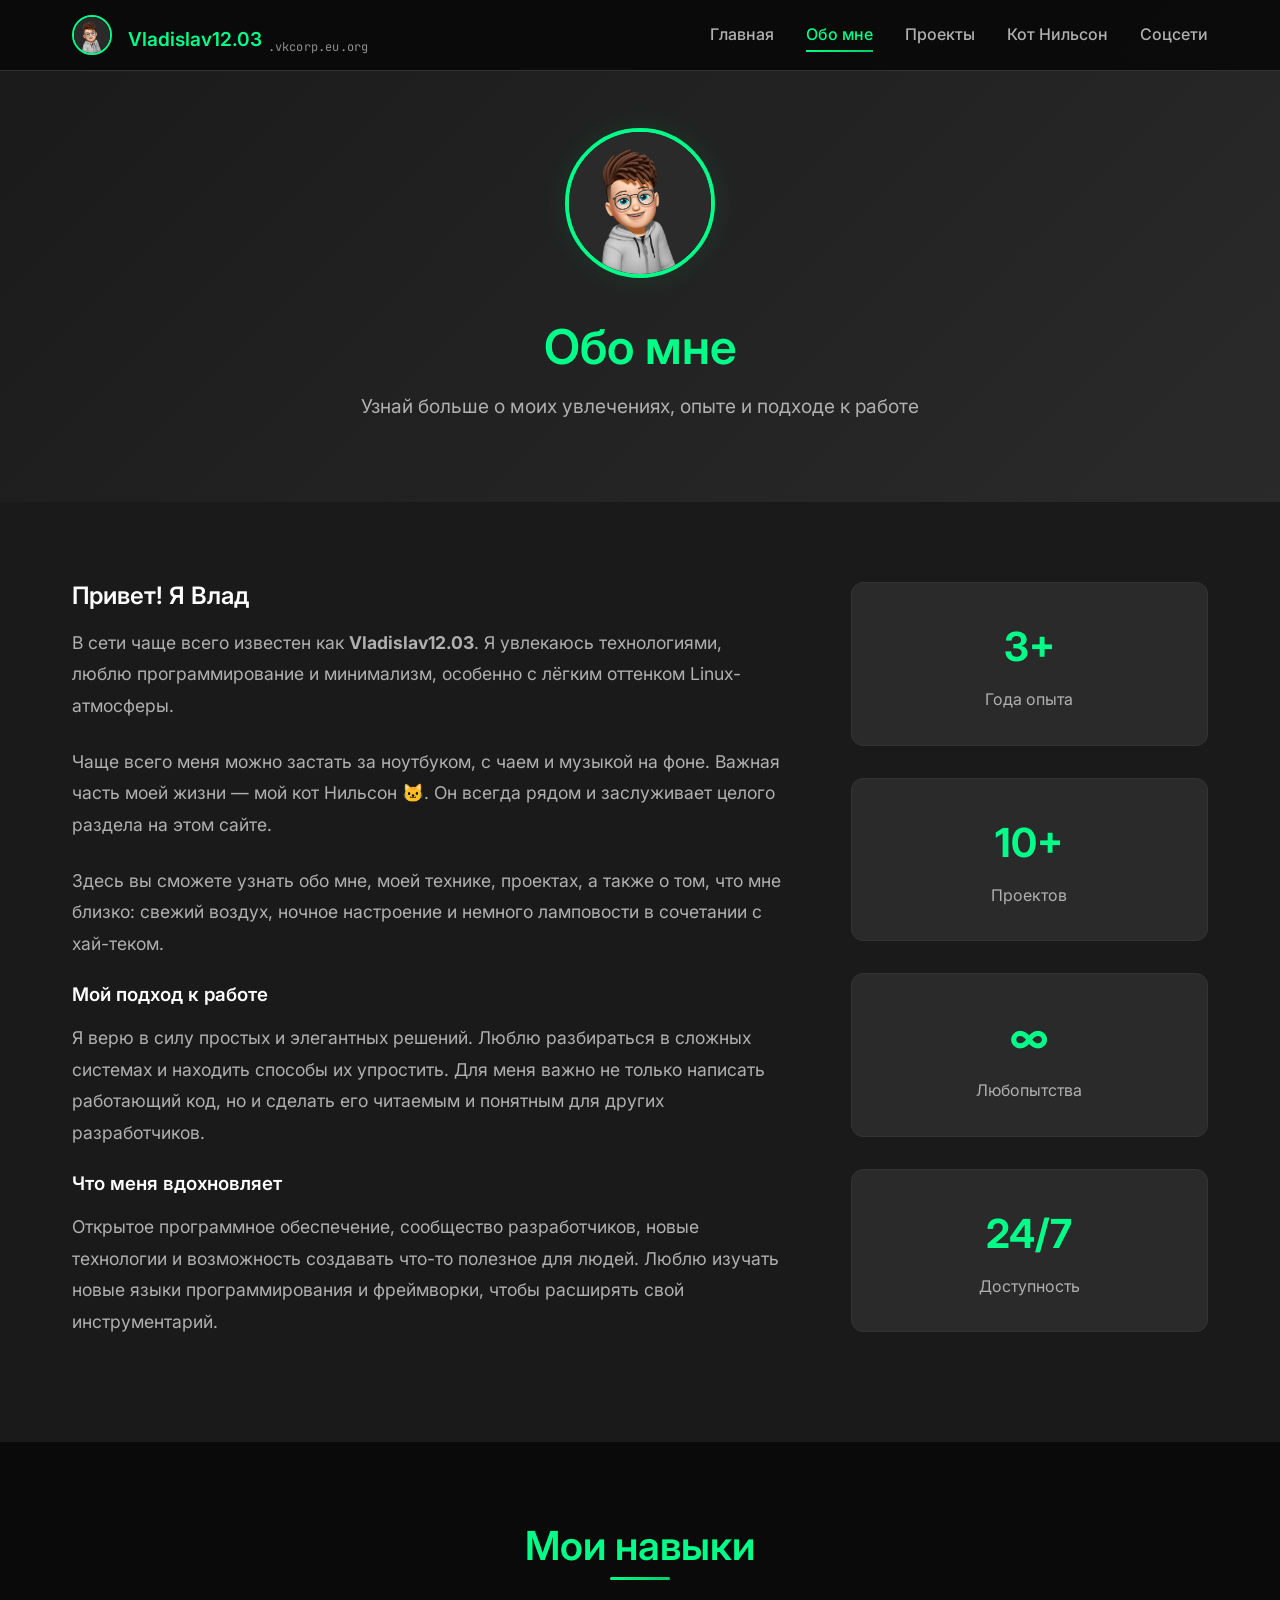
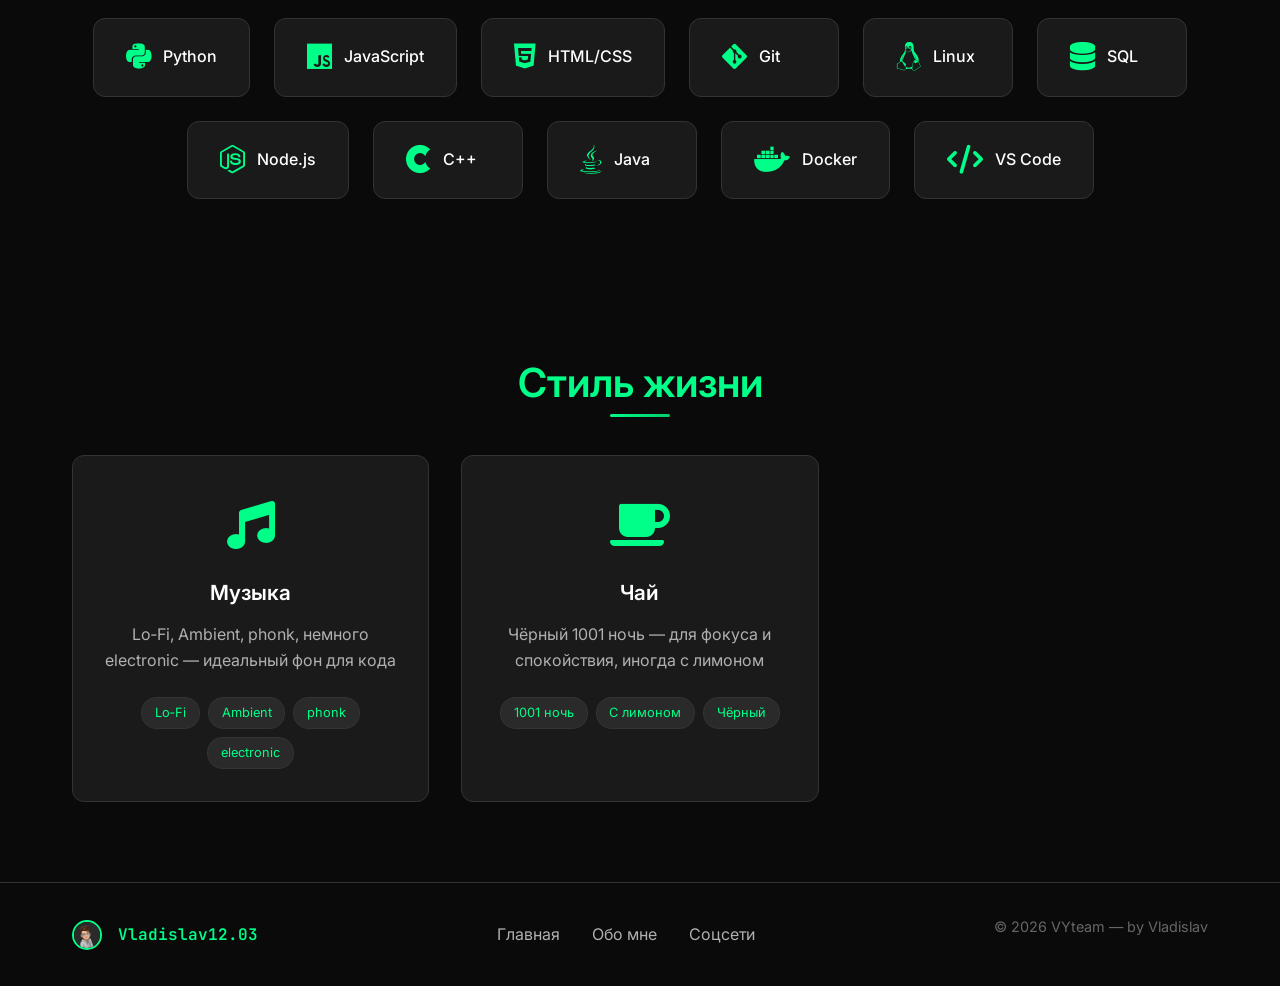
==== commit 83b4cffe: "uodate" ====
--- a/about/index.html
+++ b/about/index.html
@@ -213,7 +213,7 @@
                     <a href="../socials">Соцсети</a>
                 </div>
                 <div class="footer-copyright">
-                    <p>&copy; 2026 Vladislav12.03. Создано с ❤️ и ☕</p>
+                    <p>&copy; 2026 VYteam — by Vladislav</p>
                 </div>
             </div>
         </div>
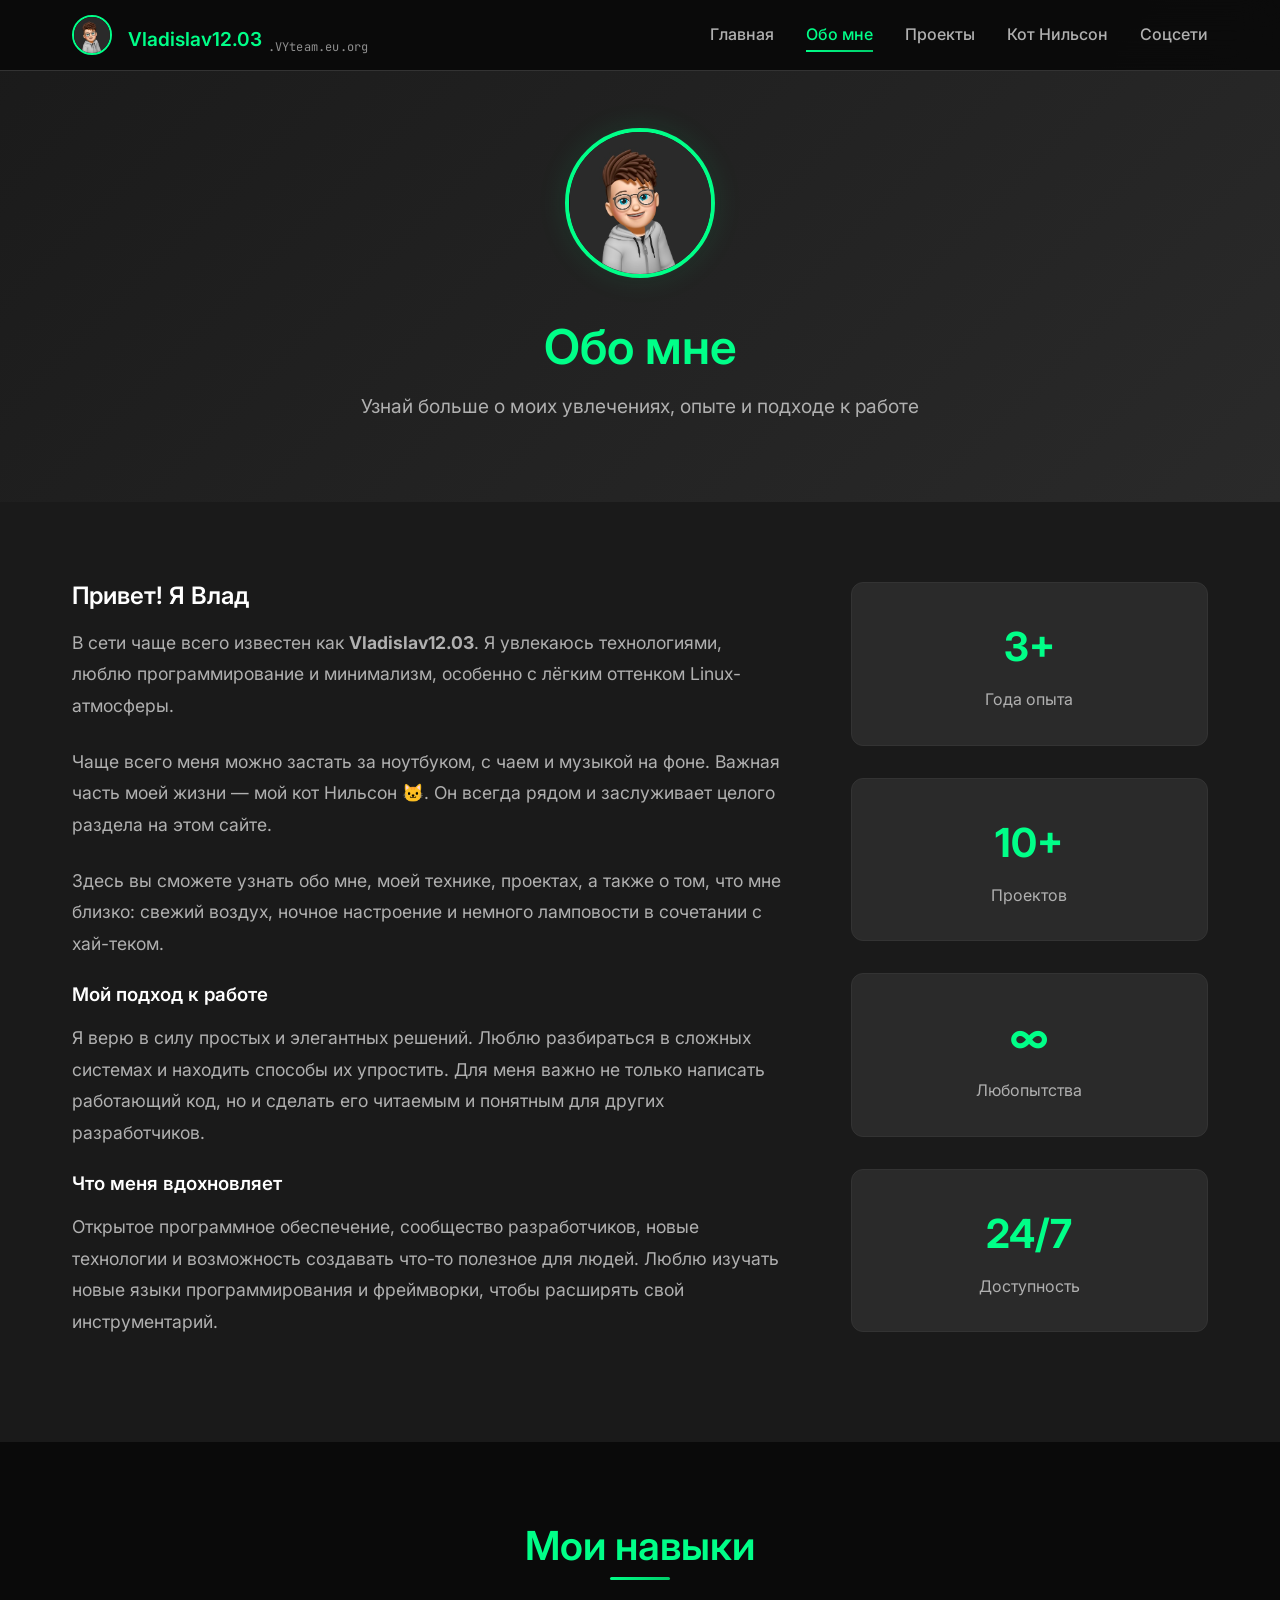
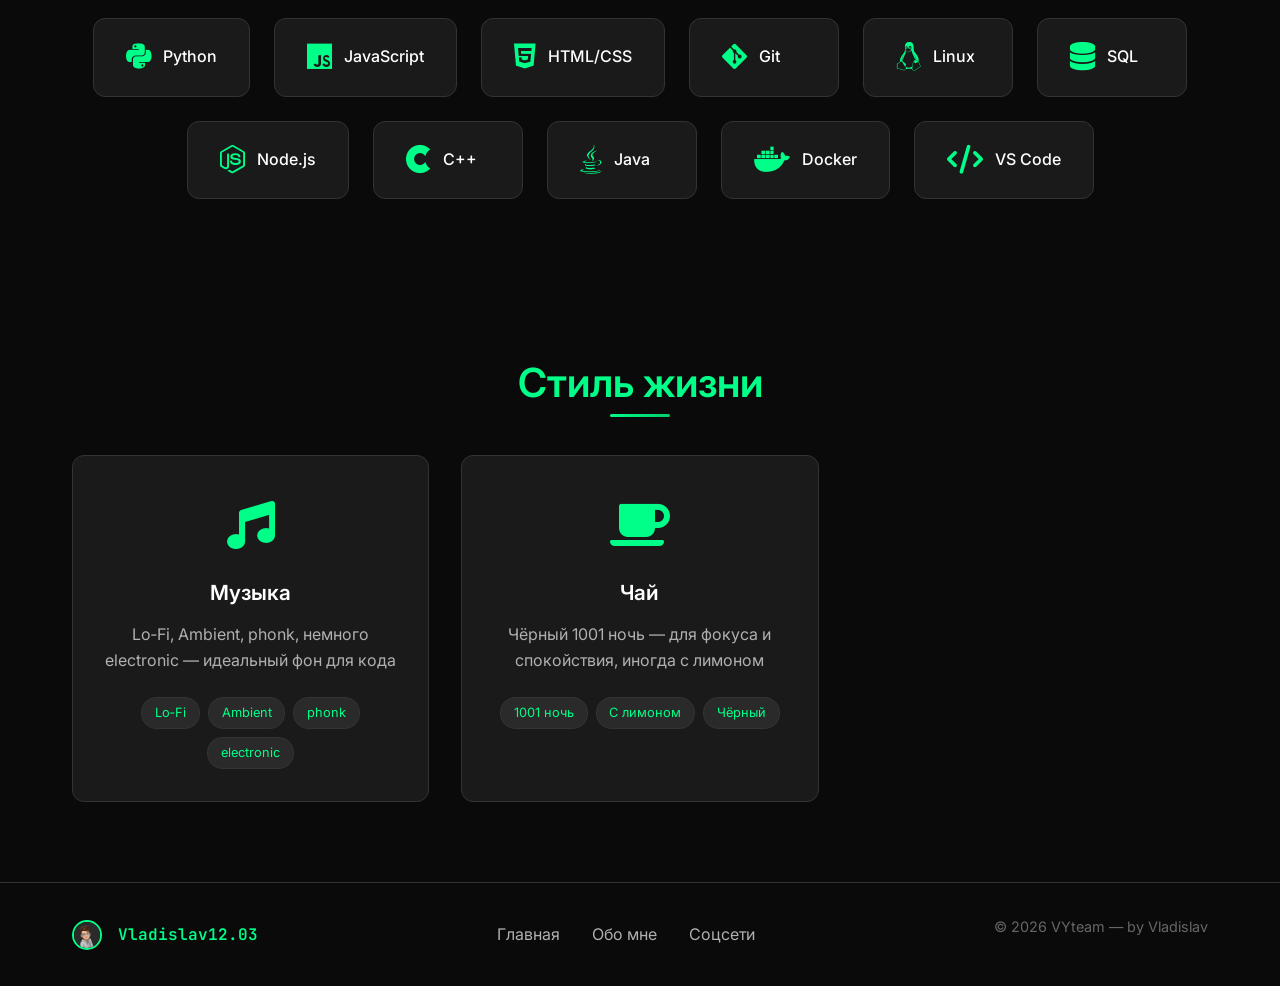
==== commit d5716f24: "Update site structure and add imagesgit commit^-^" ====
--- a/about/index.html
+++ b/about/index.html
@@ -13,8 +13,8 @@
     <nav class="navbar">
         <div class="nav-container">
             <div class="nav-logo">
-                <img src="../image/IMG_7332.jpeg" alt="Vladislav12.03" class="avatar">
-                <span class="logo-stack"><span class="logo-text">Vladislav12.03</span><span class="logo-sub">.vkcorp.eu.org</span></span>
+                <img src="../images/IMG_7332.jpeg" alt="Vladislav12.03" class="avatar">
+                <span class="logo-stack"><span class="logo-text">Vladislav12.03</span><span class="logo-sub">.VYteam.eu.org</span></span>
             </div>
             <ul class="nav-menu">
                 <li><a href="../" class="nav-link">Главная</a></li>
@@ -38,7 +38,7 @@
         <div class="container">
             <div class="header-content">
                 <div class="header-avatar">
-                    <img src="../image/IMG_7332.jpeg" alt="Vladislav12.03" class="page-avatar">
+                    <img src="../images/IMG_7332.jpeg" alt="Vladislav12.03" class="page-avatar">
                 </div>
                 <div class="header-text">
                     <h1 class="page-title">Обо мне</h1>
@@ -204,7 +204,7 @@
         <div class="container">
             <div class="footer-content">
                 <div class="footer-logo">
-                    <img src="../image/IMG_7332.jpeg" alt="Vladislav12.03" class="footer-avatar">
+                    <img src="../images/IMG_7332.jpeg" alt="Vladislav12.03" class="footer-avatar">
                     <span class="footer-text">Vladislav12.03</span>
                 </div>
                 <div class="footer-links">
--- a/styles.css
+++ b/styles.css
@@ -1863,7 +1863,7 @@
 }
 
 /* Специальные стили для фотки кота с ноутбуком */
-.gallery-item img[src="image/IMG_3325.jpeg"] {
+.gallery-item img[src="images/IMG_3325.jpeg"] {
     width: 45%;
     height: auto;
     object-fit: cover;
